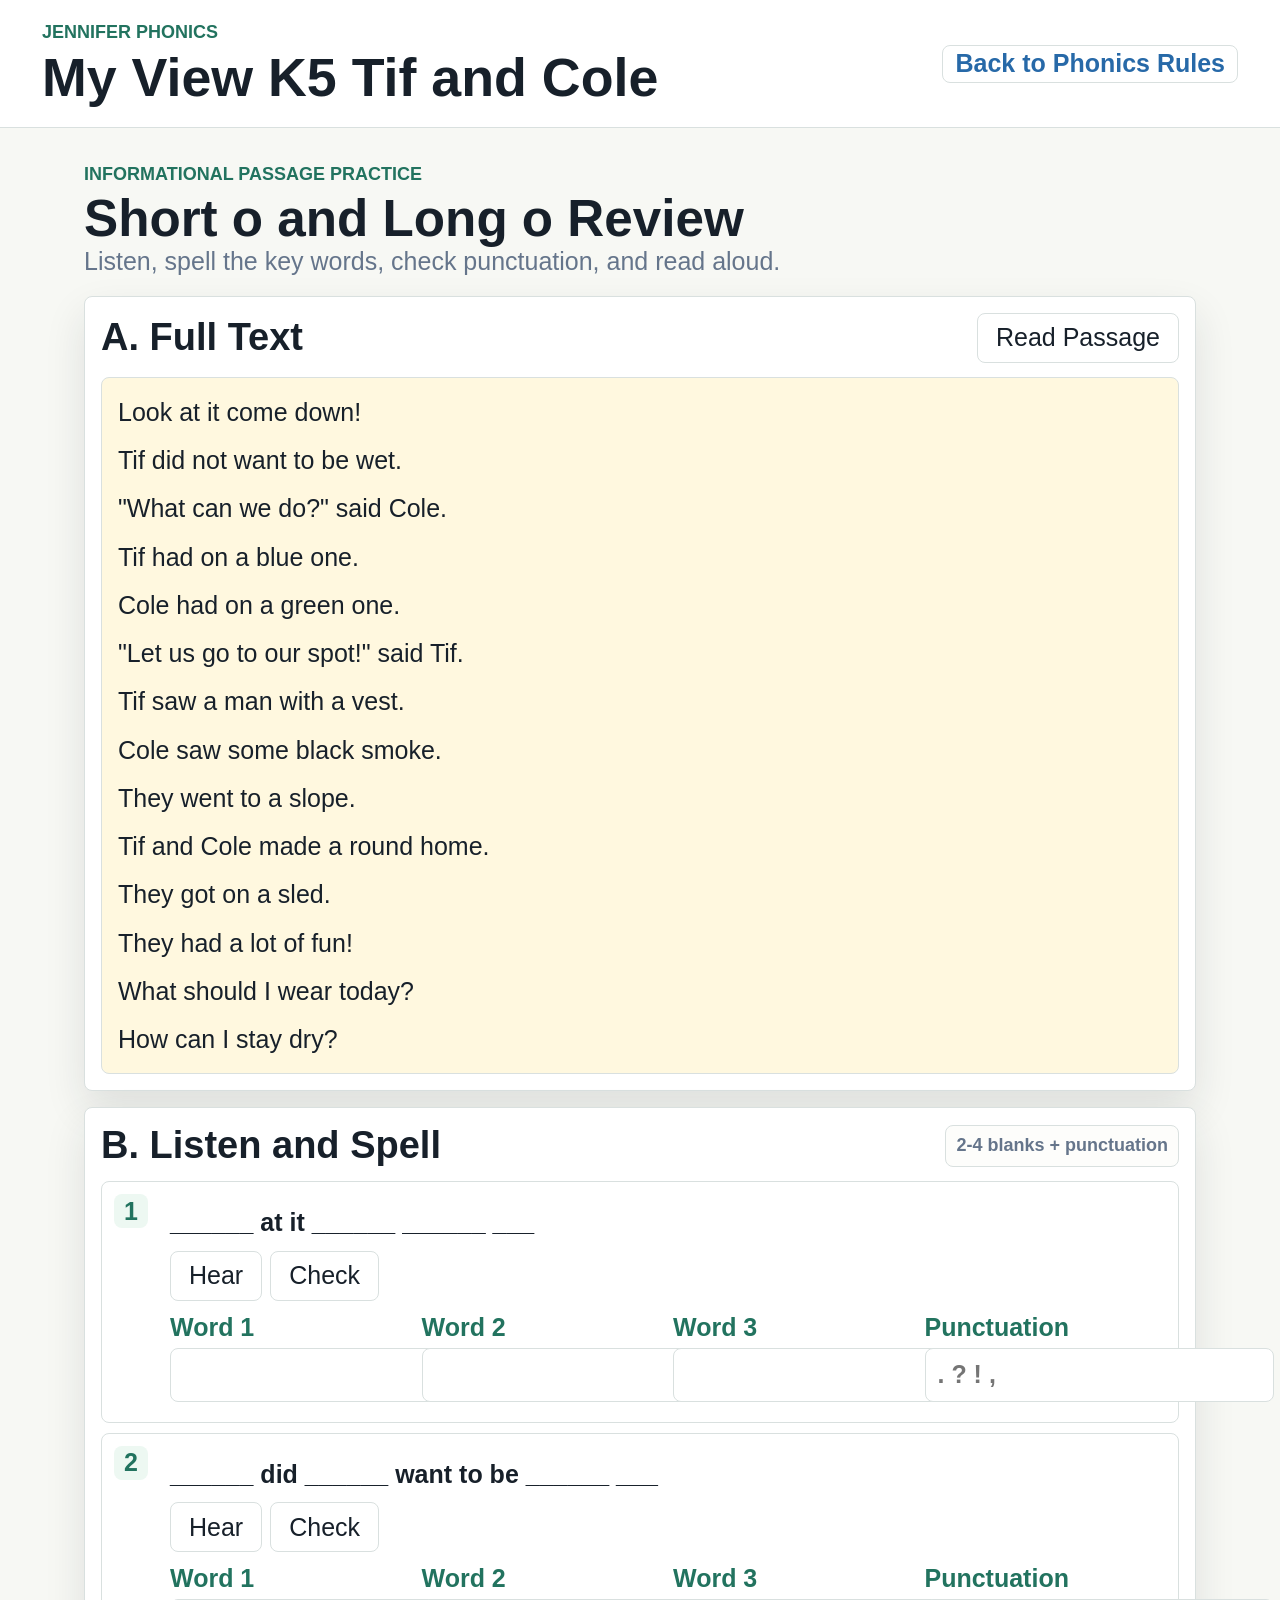
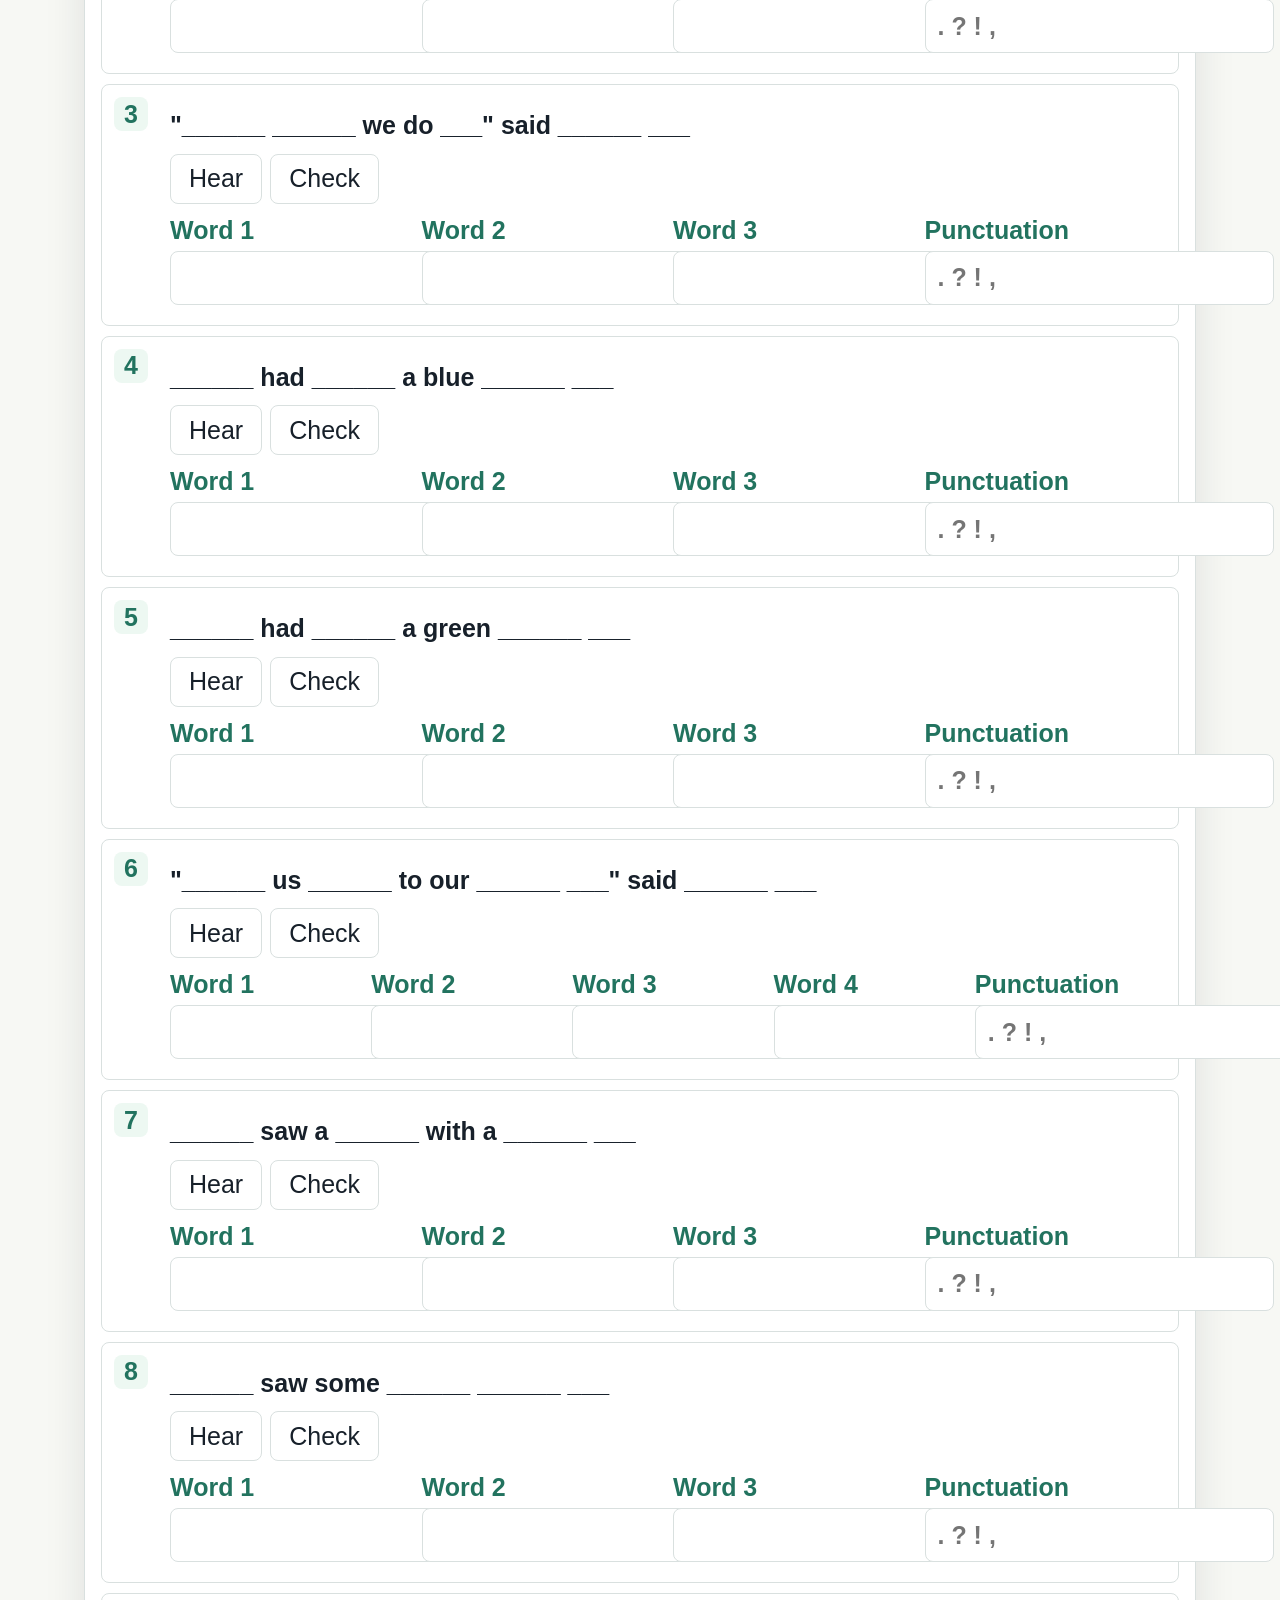
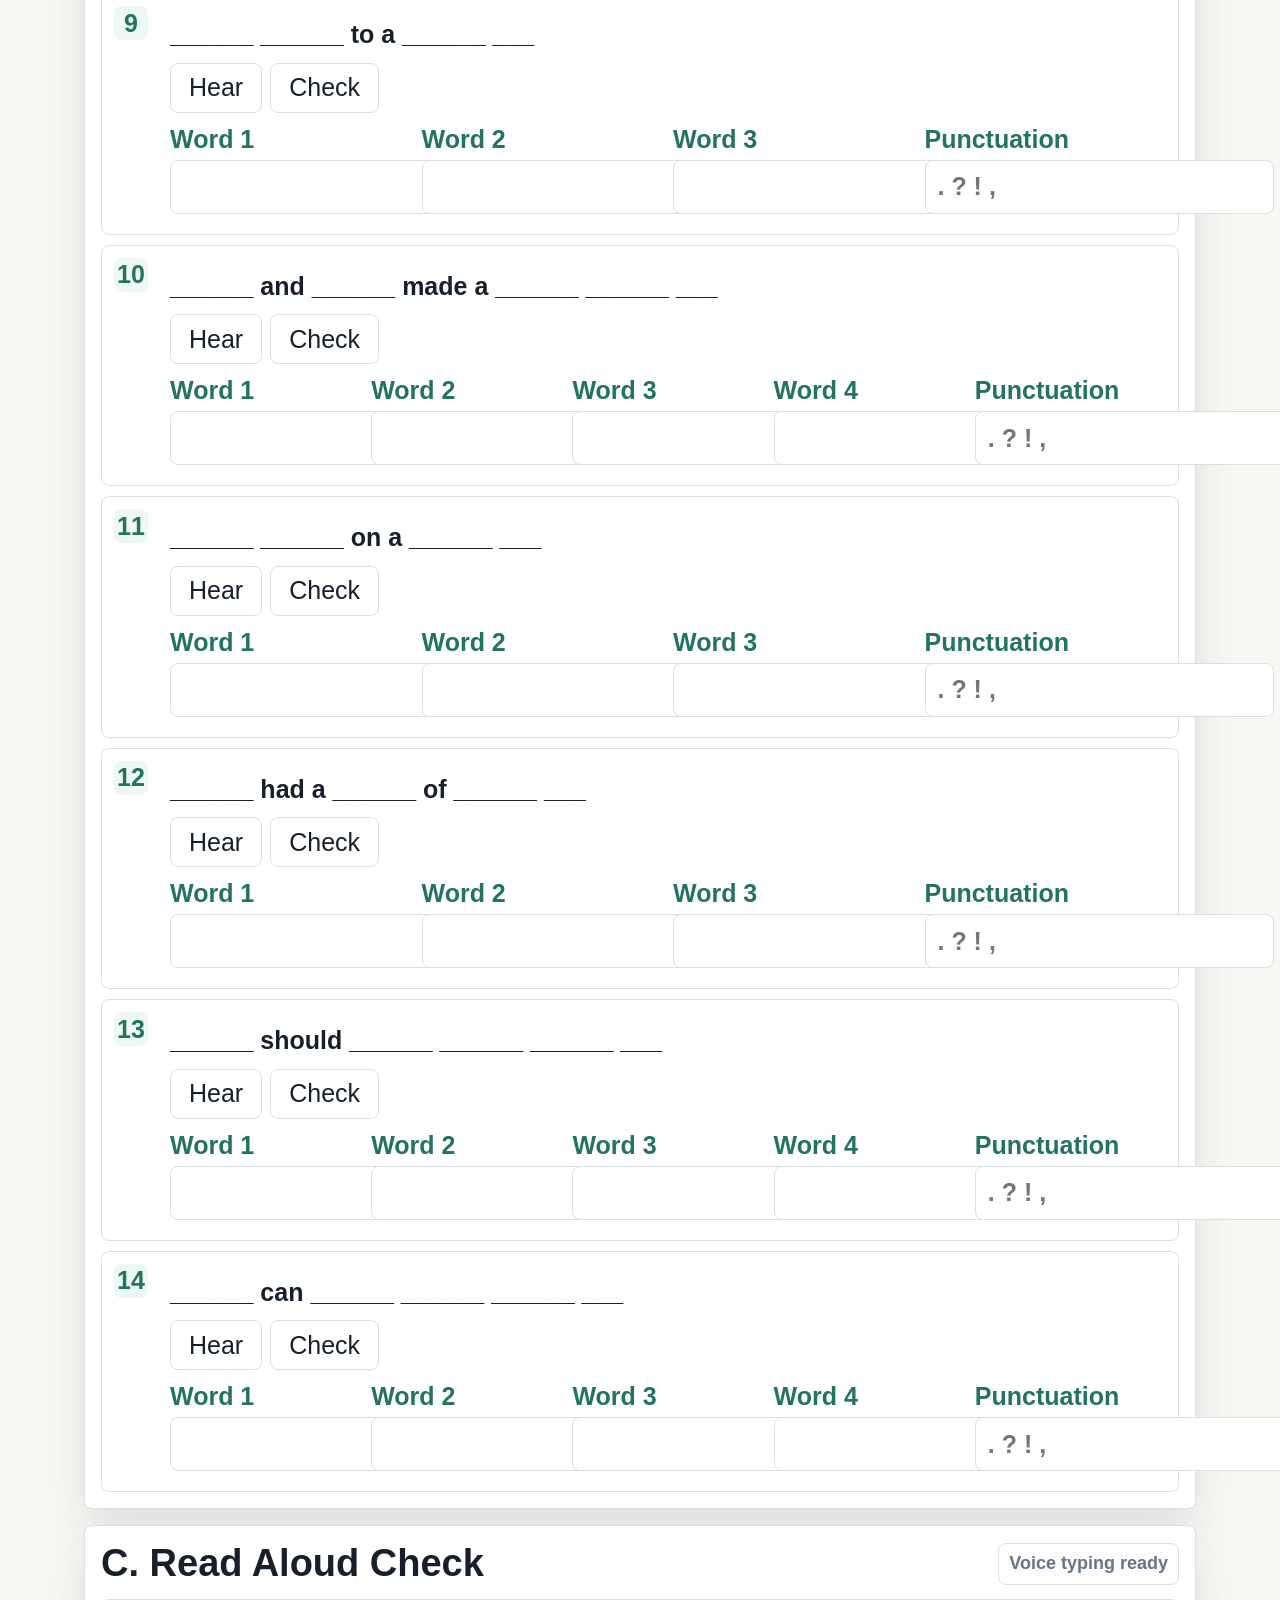
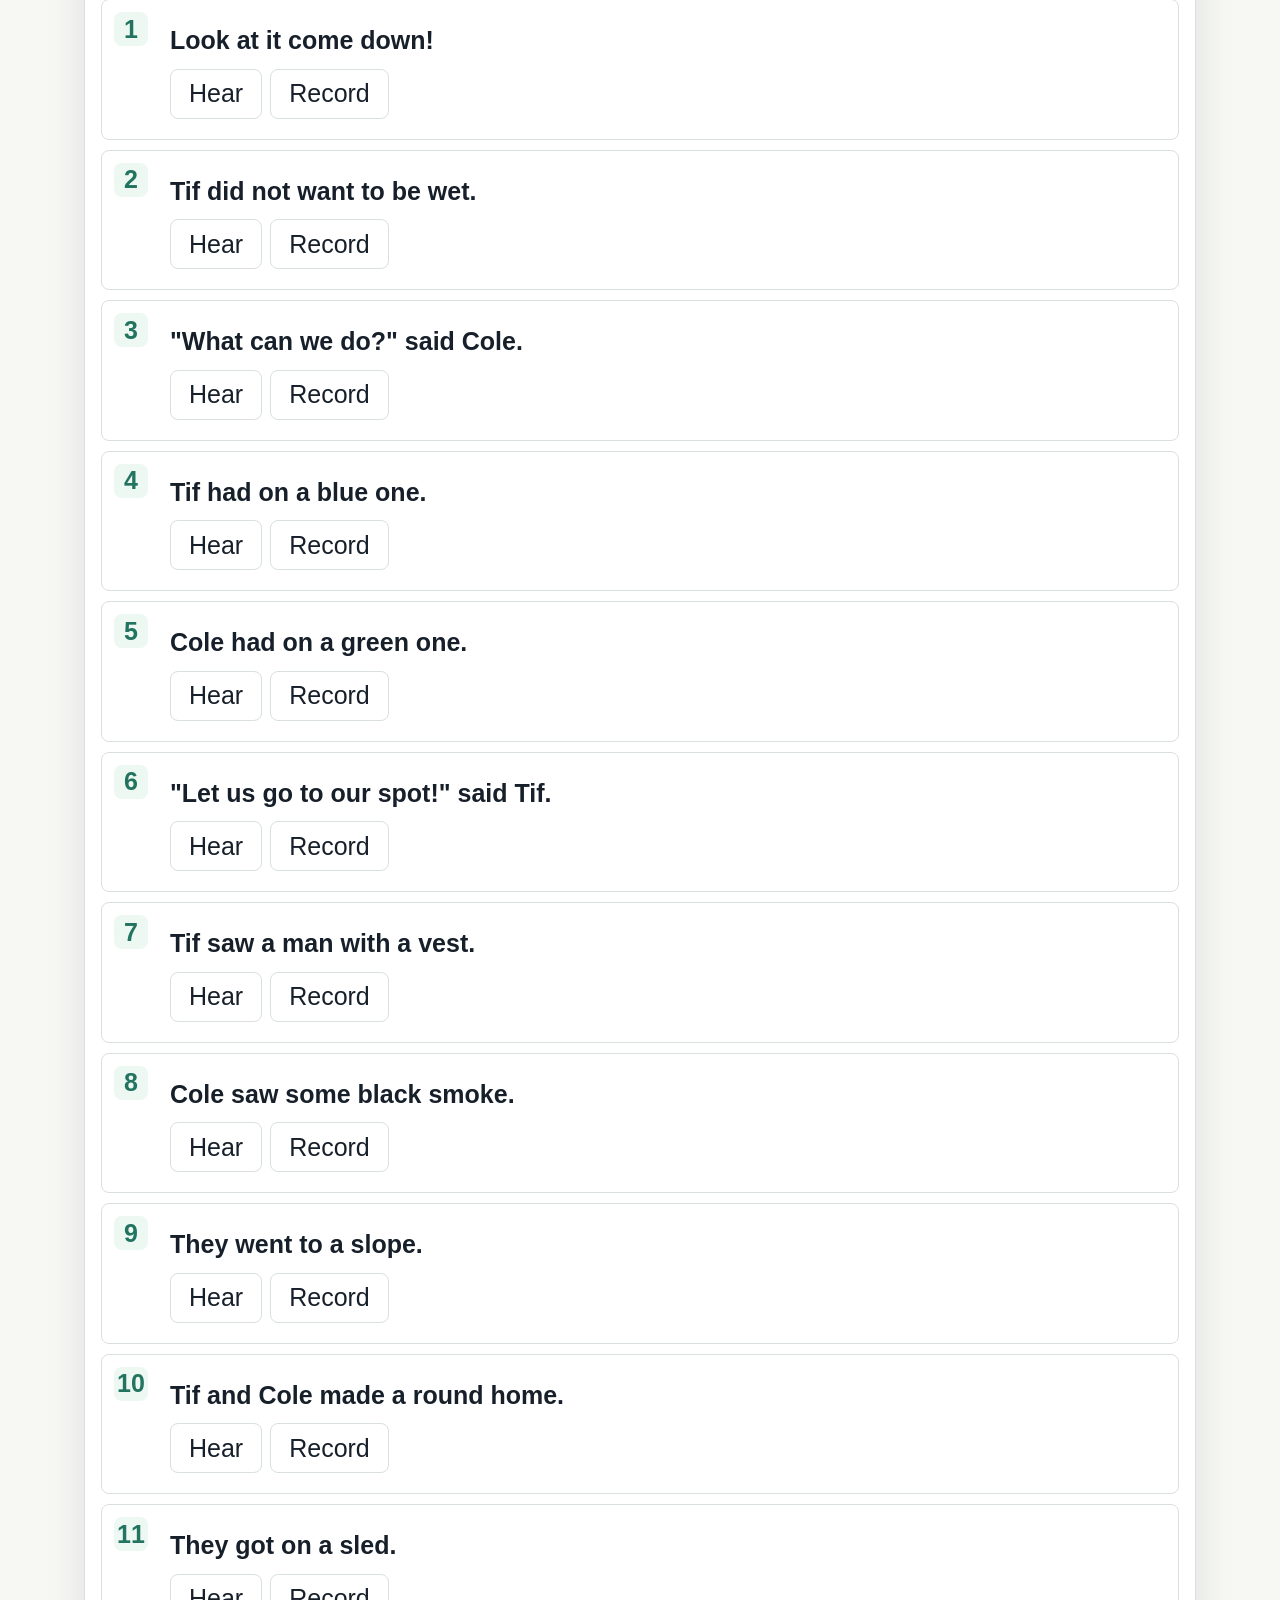
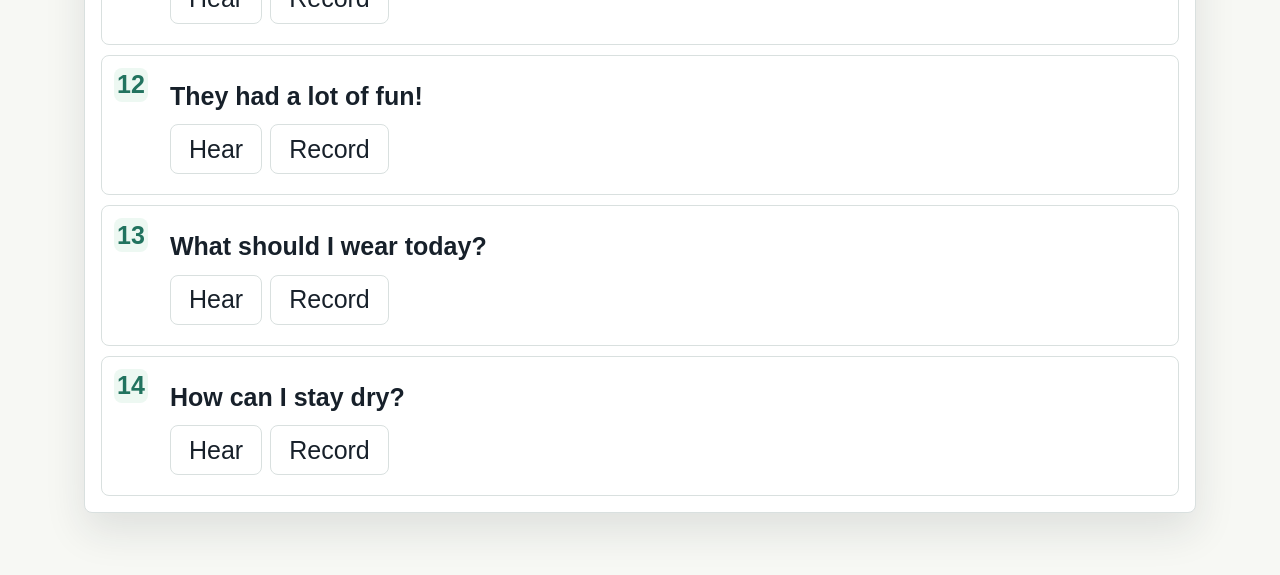
==== tif-and-cole.html @ d5b2fbe4 "Add Tif and Cole passage practice page" ====
<!doctype html>
<html lang="en">
<head>
  <meta charset="utf-8">
  <meta name="viewport" content="width=device-width, initial-scale=1">
  <title>My View K5 Tif and Cole</title>
  <link rel="stylesheet" href="styles.css">
</head>
<body>
  <header class="app-header">
    <div>
      <p class="eyebrow">Jennifer Phonics</p>
      <h1>My View K5 Tif and Cole</h1>
    </div>
    <div class="header-actions">
      <a href="index.html">Back to Phonics Rules</a>
    </div>
  </header>

  <main class="lesson passage-page">
    <section class="lesson-title">
      <p class="eyebrow">Informational Passage Practice</p>
      <h2>Short o and Long o Review</h2>
      <p class="muted">Listen, spell the key words, check punctuation, and read aloud.</p>
    </section>

    <section class="lesson-section">
      <div class="section-title">
        <h3>A. Full Text</h3>
        <button id="readPassageBtn" type="button">Read Passage</button>
      </div>
      <div id="passageText" class="passage-text"></div>
    </section>

    <section class="lesson-section">
      <div class="section-title">
        <h3>B. Listen and Spell</h3>
        <span class="support-pill">2-4 blanks + punctuation</span>
      </div>
      <div id="spellRows" class="practice-list"></div>
    </section>

    <section class="lesson-section">
      <div class="section-title">
        <h3>C. Read Aloud Check</h3>
        <span id="speechSupport" class="support-pill"></span>
      </div>
      <div id="readRows" class="practice-list"></div>
    </section>
  </main>

  <script>
    const PASSAGE = [
      {
        text: "Look at it come down!",
        blanks: ["Look", "come", "down"],
        punctuation: "!"
      },
      {
        text: "Tif did not want to be wet.",
        blanks: ["Tif", "not", "wet"],
        punctuation: "."
      },
      {
        text: "What can we do? said Cole.",
        display: "\"What can we do?\" said Cole.",
        blanks: ["What", "can", "Cole"],
        punctuation: "?."
      },
      {
        text: "Tif had on a blue one.",
        blanks: ["Tif", "on", "one"],
        punctuation: "."
      },
      {
        text: "Cole had on a green one.",
        blanks: ["Cole", "on", "one"],
        punctuation: "."
      },
      {
        text: "Let us go to our spot! said Tif.",
        display: "\"Let us go to our spot!\" said Tif.",
        blanks: ["Let", "go", "spot", "Tif"],
        punctuation: "!."
      },
      {
        text: "Tif saw a man with a vest.",
        blanks: ["Tif", "man", "vest"],
        punctuation: "."
      },
      {
        text: "Cole saw some black smoke.",
        blanks: ["Cole", "black", "smoke"],
        punctuation: "."
      },
      {
        text: "They went to a slope.",
        blanks: ["They", "went", "slope"],
        punctuation: "."
      },
      {
        text: "Tif and Cole made a round home.",
        blanks: ["Tif", "Cole", "round", "home"],
        punctuation: "."
      },
      {
        text: "They got on a sled.",
        blanks: ["They", "got", "sled"],
        punctuation: "."
      },
      {
        text: "They had a lot of fun!",
        blanks: ["They", "lot", "fun"],
        punctuation: "!"
      },
      {
        text: "What should I wear today?",
        blanks: ["What", "I", "wear", "today"],
        punctuation: "?"
      },
      {
        text: "How can I stay dry?",
        blanks: ["How", "I", "stay", "dry"],
        punctuation: "?"
      }
    ];

    const SpeechRecognition = window.SpeechRecognition || window.webkitSpeechRecognition;
    const els = {
      passageText: document.querySelector("#passageText"),
      spellRows: document.querySelector("#spellRows"),
      readRows: document.querySelector("#readRows"),
      readPassageBtn: document.querySelector("#readPassageBtn"),
      speechSupport: document.querySelector("#speechSupport")
    };

    function escapeHtml(text) {
      return String(text)
        .replaceAll("&", "&amp;")
        .replaceAll("<", "&lt;")
        .replaceAll(">", "&gt;")
        .replaceAll('"', "&quot;");
    }

    function speak(text) {
      if (!("speechSynthesis" in window)) return;
      window.speechSynthesis.cancel();
      const utterance = new SpeechSynthesisUtterance(text);
      utterance.lang = "en-US";
      utterance.rate = 0.74;
      utterance.pitch = 1.1;
      const voices = window.speechSynthesis.getVoices();
      const voice = voices.find(v => /Jenny|Aria|Samantha|Zira|Google US English/i.test(v.name) && /^en/i.test(v.lang)) ||
        voices.find(v => /^en[-_]US/i.test(v.lang)) ||
        voices.find(v => /^en/i.test(v.lang));
      if (voice) utterance.voice = voice;
      window.speechSynthesis.speak(utterance);
    }

    function normalizeText(text) {
      return String(text).toLowerCase().replace(/[’']/g, "").replace(/[^a-z0-9]+/g, " ").trim();
    }

    function normalizePunctuation(text) {
      return String(text).replace(/\s+/g, "").replace(/[“”]/g, '"').replace(/[‘’]/g, "'");
    }

    function wordsFrom(text) {
      const clean = normalizeText(text);
      return clean ? clean.split(" ") : [];
    }

    function sentenceDisplay(item) {
      return item.display || item.text;
    }

    function sentenceWithBlanks(item) {
      let output = sentenceDisplay(item);
      item.blanks.forEach(word => {
        output = output.replace(new RegExp(`\\b${word.replace(/[.*+?^${}()|[\]\\]/g, "\\$&")}\\b`), "______");
      });
      return output.replace(/[.!?]/g, " ___");
    }

    function comparePronunciation(expected, transcript) {
      const expectedWords = wordsFrom(expected);
      const spokenWords = wordsFrom(transcript);
      const spokenSet = new Set(spokenWords);
      const missing = [];
      let matched = 0;
      expectedWords.forEach(word => {
        if (spokenSet.has(word)) matched += 1;
        else missing.push(word);
      });
      const percentage = expectedWords.length ? Math.round((matched / expectedWords.length) * 100) : 0;
      return { percentage, missing: [...new Set(missing)] };
    }

    function renderPassage() {
      els.passageText.innerHTML = PASSAGE.map(item => `<p>${escapeHtml(sentenceDisplay(item))}</p>`).join("");
    }

    function renderSpellRows() {
      els.spellRows.innerHTML = "";
      PASSAGE.forEach((item, index) => {
        const row = document.createElement("article");
        row.className = "practice-row passage-row";
        row.innerHTML = `
          <div class="practice-number">${index + 1}</div>
          <div class="practice-body">
            <p class="sample">${escapeHtml(sentenceWithBlanks(item))}</p>
            <div class="button-row">
              <button type="button" data-hear>Hear</button>
              <button type="button" data-check>Check</button>
            </div>
            <div class="spell-inputs">
              ${item.blanks.map((word, wordIndex) => `
                <label>
                  Word ${wordIndex + 1}
                  <input type="text" data-word-index="${wordIndex}" autocomplete="off">
                </label>
              `).join("")}
              <label>
                Punctuation
                <input type="text" data-punctuation autocomplete="off" placeholder=". ? ! ,">
              </label>
            </div>
            <p class="feedback"></p>
          </div>
        `;
        row.querySelector("[data-hear]").addEventListener("click", () => speak(sentenceDisplay(item)));
        row.querySelector("[data-check]").addEventListener("click", () => {
          const wordInputs = [...row.querySelectorAll("[data-word-index]")];
          const wordResults = wordInputs.map((input, inputIndex) => normalizeText(input.value) === normalizeText(item.blanks[inputIndex]));
          const punctuationInput = row.querySelector("[data-punctuation]");
          const punctuationCorrect = normalizePunctuation(punctuationInput.value) === normalizePunctuation(item.punctuation);
          const wrongWords = item.blanks.filter((word, wordIndex) => !wordResults[wordIndex]);
          const feedback = row.querySelector(".feedback");
          if (!wrongWords.length && punctuationCorrect) {
            feedback.textContent = "Correct!";
            feedback.className = "feedback correct";
          } else {
            const wordHelp = wrongWords.length ? `Words: ${wrongWords.join(", ")}` : "Words: OK";
            const punctuationHelp = punctuationCorrect ? "Punctuation: OK" : `Punctuation: ${item.punctuation}`;
            feedback.textContent = `Try again. ${wordHelp}. ${punctuationHelp}`;
            feedback.className = "feedback wrong";
          }
        });
        els.spellRows.append(row);
      });
    }

    function startRecording(item, row) {
      const transcriptBox = row.querySelector(".transcript");
      const resultBox = row.querySelector(".pronunciation-result");
      if (!SpeechRecognition) {
        transcriptBox.textContent = "Voice typing is not available in this browser.";
        return;
      }
      const recognition = new SpeechRecognition();
      recognition.lang = "en-US";
      recognition.interimResults = false;
      recognition.maxAlternatives = 1;
      transcriptBox.textContent = "Listening...";
      resultBox.textContent = "";
      recognition.onresult = event => {
        const transcript = event.results[0][0].transcript;
        const score = comparePronunciation(sentenceDisplay(item), transcript);
        transcriptBox.textContent = transcript;
        resultBox.innerHTML = `
          <strong>${score.percentage}% correct</strong>
          <span>${score.missing.length ? `Practice: ${escapeHtml(score.missing.join(", "))}` : "Great reading!"}</span>
        `;
        resultBox.className = `pronunciation-result ${score.percentage >= 85 ? "correct" : "wrong"}`;
      };
      recognition.onerror = () => {
        transcriptBox.textContent = "Recording did not work. Please try again.";
      };
      recognition.start();
    }

    function renderReadRows() {
      els.speechSupport.textContent = SpeechRecognition ? "Voice typing ready" : "Chrome voice typing needed";
      els.readRows.innerHTML = "";
      PASSAGE.forEach((item, index) => {
        const row = document.createElement("article");
        row.className = "practice-row passage-row";
        row.innerHTML = `
          <div class="practice-number">${index + 1}</div>
          <div class="practice-body">
            <p class="sample">${escapeHtml(sentenceDisplay(item))}</p>
            <div class="button-row">
              <button type="button" data-hear>Hear</button>
              <button type="button" data-record>Record</button>
            </div>
            <p class="transcript"></p>
            <p class="pronunciation-result"></p>
          </div>
        `;
        row.querySelector("[data-hear]").addEventListener("click", () => speak(sentenceDisplay(item)));
        row.querySelector("[data-record]").addEventListener("click", () => startRecording(item, row));
        els.readRows.append(row);
      });
    }

    els.readPassageBtn.addEventListener("click", () => speak(PASSAGE.map(sentenceDisplay).join(" ")));
    if ("speechSynthesis" in window) {
      window.speechSynthesis.onvoiceschanged = () => {};
    }
    renderPassage();
    renderSpellRows();
    renderReadRows();
  </script>
</body>
</html>
---- styles.css ----
:root {
  color-scheme: light;
  --ink: #17202a;
  --muted: #65758b;
  --line: #d9e0df;
  --paper: #f7f8f4;
  --panel: #ffffff;
  --green: #22735f;
  --blue: #2769a8;
  --red: #c4473b;
  --gold: #b98413;
  --shadow: 0 18px 42px rgba(23, 32, 42, 0.11);
}

* {
  box-sizing: border-box;
}

body {
  margin: 0;
  min-height: 100vh;
  overflow-x: hidden;
  background: var(--paper);
  color: var(--ink);
  font-family: "Comic Sans MS", "Comic Sans", "Segoe UI", Arial, sans-serif;
  font-size: 25px;
}

button,
input {
  font: inherit;
}

button,
a {
  border-radius: 8px;
}

button {
  min-height: 50px;
  border: 1px solid var(--line);
  background: #fff;
  color: var(--ink);
  padding: 0 18px;
  cursor: pointer;
}

button:hover,
button:focus-visible,
a:focus-visible {
  border-color: var(--blue);
  outline: 2px solid rgba(39, 105, 168, 0.18);
}

a {
  color: var(--blue);
  text-decoration: none;
  font-weight: 700;
}

h1,
h2,
h3,
h4,
p {
  margin: 0;
}

.app-header {
  min-height: 96px;
  padding: 22px clamp(16px, 4vw, 42px);
  display: flex;
  align-items: center;
  justify-content: space-between;
  gap: 18px;
  background: #fff;
  border-bottom: 1px solid var(--line);
}

.app-header h1 {
  font-size: clamp(34px, 4.2vw, 56px);
  line-height: 1.05;
}

.eyebrow {
  color: var(--green);
  font-size: 18px;
  font-weight: 900;
  letter-spacing: 0;
  text-transform: uppercase;
  margin-bottom: 6px;
}

.header-actions a,
.section-title a {
  display: inline-flex;
  align-items: center;
  min-height: 38px;
  padding: 0 12px;
  border: 1px solid var(--line);
  background: #fff;
}

.layout {
  display: grid;
  grid-template-columns: 292px minmax(0, 1fr);
  min-height: calc(100vh - 96px);
}

.sidebar {
  position: sticky;
  top: 0;
  align-self: start;
  height: calc(100vh - 96px);
  overflow: auto;
  padding: 16px;
  background: #fdfdfb;
  border-right: 1px solid var(--line);
}

.sidebar-head {
  display: grid;
  gap: 10px;
  margin-bottom: 12px;
}

.sidebar h2 {
  font-size: 30px;
}

#ruleSearch {
  width: 100%;
  min-height: 52px;
  border: 1px solid var(--line);
  border-radius: 8px;
  padding: 0 12px;
}

.rule-list {
  display: grid;
  gap: 8px;
}

.rule-group-title {
  margin: 16px 0 2px;
  color: var(--green);
  font-size: 21px;
  line-height: 1.15;
}

.rule-link {
  width: 100%;
  min-height: 78px;
  padding: 10px 12px;
  display: grid;
  justify-items: start;
  align-content: center;
  gap: 4px;
  text-align: left;
}

.rule-link.active {
  border-color: var(--green);
  background: #edf8f2;
}

.rule-link span {
  font-weight: 850;
}

.rule-link small {
  color: var(--muted);
  font-size: 18px;
}

.lesson {
  min-width: 0;
  padding: 18px clamp(12px, 3vw, 34px) 46px;
}

.lesson-title,
.lesson-section {
  max-width: 1180px;
  margin: 0 auto 16px;
}

.lesson-title {
  padding: 18px 0 4px;
}

.lesson-title h2 {
  font-size: clamp(38px, 4vw, 58px);
  line-height: 1.08;
}

.muted,
.translation,
.feedback,
.transcript,
.pronunciation-result {
  color: var(--muted);
}

.lesson-section {
  padding: 16px;
  background: var(--panel);
  border: 1px solid var(--line);
  border-radius: 8px;
  box-shadow: var(--shadow);
}

.section-title {
  display: flex;
  justify-content: space-between;
  align-items: center;
  gap: 12px;
  margin-bottom: 14px;
}

.section-title h3 {
  font-size: clamp(28px, 3vw, 38px);
}

.video-card {
  min-height: 116px;
  display: flex;
  align-items: center;
  gap: 16px;
  padding: 18px;
  border: 1px solid var(--line);
  border-radius: 8px;
  background: #fff8df;
}

.video-button {
  background: #fff;
}

.mascot {
  width: 78px;
  height: 78px;
  display: grid;
  place-items: center;
  border-radius: 50%;
  background: #ffcf59;
  border: 3px solid #17202a;
  font-weight: 900;
  transform: rotate(-5deg);
}

.word-cards {
  display: grid;
  grid-template-columns: repeat(auto-fit, minmax(260px, 1fr));
  gap: 10px;
}

.word-card,
.practice-row {
  border-radius: 8px;
}

.practice-row {
  border: 1px solid var(--line);
  background: #fff;
}

.word-card {
  min-height: 500px;
  perspective: 1000px;
  cursor: pointer;
}

.flip-card {
  position: relative;
  min-height: 500px;
  height: 100%;
  transform-style: preserve-3d;
  transition: transform 0.55s ease;
}

.word-card.flipped .flip-card {
  transform: rotateY(180deg);
}

.flip-face {
  position: absolute;
  inset: 0;
  padding: 12px;
  border: 1px solid var(--line);
  border-radius: 8px;
  background: #fff;
  backface-visibility: hidden;
  overflow: auto;
}

.flip-back {
  display: grid;
  grid-template-rows: 1fr auto auto auto;
  gap: 8px;
  transform: rotateY(180deg);
  background: #fff8df;
}

.flip-back button {
  width: 100%;
}

.word-head {
  display: flex;
  justify-content: space-between;
  gap: 12px;
  align-items: start;
}

.photo-slot {
  min-height: 170px;
  display: grid;
  place-items: center;
  border-radius: 8px;
  background: #eef8f2;
  color: var(--muted);
  overflow: hidden;
  text-align: center;
}

.photo-slot img {
  width: 100%;
  height: 100%;
  min-height: 170px;
  object-fit: cover;
  display: block;
}

.photo-word {
  font-weight: 900;
  color: var(--green);
}

.photo-credit {
  font-size: 14px;
  color: var(--muted);
  line-height: 1.25;
}

.word-head h4 {
  font-size: 32px;
}

.word-head span {
  color: var(--blue);
  font-size: 18px;
  font-weight: 800;
}

.definition {
  margin-top: 5px;
  color: var(--green);
  font-weight: 800;
}

.sample {
  margin-top: 10px;
  line-height: 1.46;
  font-size: 25px;
}

.mini-pronunciation {
  margin-top: 12px;
  padding-top: 10px;
  border-top: 1px dashed var(--line);
}

.read-target {
  color: var(--green);
  line-height: 1.35;
  font-weight: 800;
}

.translation {
  margin-top: 6px;
  line-height: 1.46;
}

.button-row,
.answer-line {
  display: flex;
  flex-wrap: wrap;
  gap: 8px;
  margin-top: 10px;
}

.practice-list {
  display: grid;
  gap: 10px;
}

.practice-row {
  display: grid;
  grid-template-columns: 44px 1fr;
  padding: 12px;
  gap: 12px;
}

.practice-number {
  width: 34px;
  height: 34px;
  display: grid;
  place-items: center;
  border-radius: 8px;
  background: #edf8f2;
  color: var(--green);
  font-weight: 900;
}

.practice-body {
  min-width: 0;
}

.answer-line input {
  min-width: min(260px, 100%);
  flex: 1;
  min-height: 54px;
  border: 1px solid var(--line);
  border-radius: 8px;
  padding: 0 12px;
}

.cartoon-maker {
  display: grid;
  gap: 12px;
}

.cartoon-maker label {
  font-weight: 900;
  color: var(--green);
}

.cartoon-maker textarea {
  width: 100%;
  border: 1px solid var(--line);
  border-radius: 8px;
  padding: 12px;
  font: inherit;
  resize: vertical;
}

#cartoonPrompt {
  background: #fdfdfb;
  color: var(--muted);
  font-size: 19px;
}

.generated-wrap img {
  width: min(100%, 720px);
  display: block;
  border: 1px solid var(--line);
  border-radius: 8px;
}

#stripCanvas {
  width: 100%;
  max-width: 900px;
  height: auto;
  border: 2px solid var(--line);
  border-radius: 8px;
  background: #fff7de;
}

.feedback,
.transcript,
.pronunciation-result {
  margin-top: 8px;
  line-height: 1.4;
}

.correct {
  color: var(--green);
}

.wrong {
  color: var(--red);
}

.pronunciation-result {
  display: grid;
  gap: 4px;
}

.support-pill {
  display: inline-flex;
  align-items: center;
  min-height: 42px;
  padding: 0 10px;
  border-radius: 8px;
  border: 1px solid var(--line);
  color: var(--muted);
  background: #fdfdfb;
  font-size: 18px;
  font-weight: 700;
}

@media (max-width: 900px) {
  .layout {
    grid-template-columns: 1fr;
  }

  .sidebar {
    position: static;
    height: auto;
    border-right: 0;
    border-bottom: 1px solid var(--line);
  }

  .rule-list {
    grid-template-columns: repeat(auto-fit, minmax(150px, 1fr));
  }
}

@media (max-width: 560px) {
  .app-header,
  .section-title {
    align-items: stretch;
    flex-direction: column;
  }

  .lesson {
    padding-left: 10px;
    padding-right: 10px;
  }

  .word-cards,
  .rule-list {
    grid-template-columns: 1fr;
  }

  .practice-row {
    grid-template-columns: 1fr;
  }

  .video-card {
    align-items: flex-start;
    flex-direction: column;
  }
}

.handwriting-pad {
  margin-top: 12px;
  display: grid;
  gap: 8px;
}

.handwriting-pad canvas {
  width: 100%;
  max-width: 620px;
  height: 170px;
  touch-action: none;
  border: 2px dashed #d1b06a;
  border-radius: 8px;
  background: #fffdf7;
}

.passage-page {
  max-width: 1180px;
  margin: 0 auto;
}

.passage-text {
  display: grid;
  gap: 12px;
  padding: 16px;
  border: 1px solid var(--line);
  border-radius: 8px;
  background: #fff8df;
}

.passage-text p {
  line-height: 1.45;
}

.spell-inputs {
  display: grid;
  grid-template-columns: repeat(auto-fit, minmax(180px, 1fr));
  gap: 10px;
  margin-top: 12px;
}

.spell-inputs label {
  display: grid;
  gap: 6px;
  color: var(--green);
  font-weight: 900;
}

.spell-inputs input {
  min-height: 54px;
  border: 1px solid var(--line);
  border-radius: 8px;
  padding: 0 12px;
  font: inherit;
}

.passage-row .sample {
  color: var(--ink);
  font-weight: 850;
}
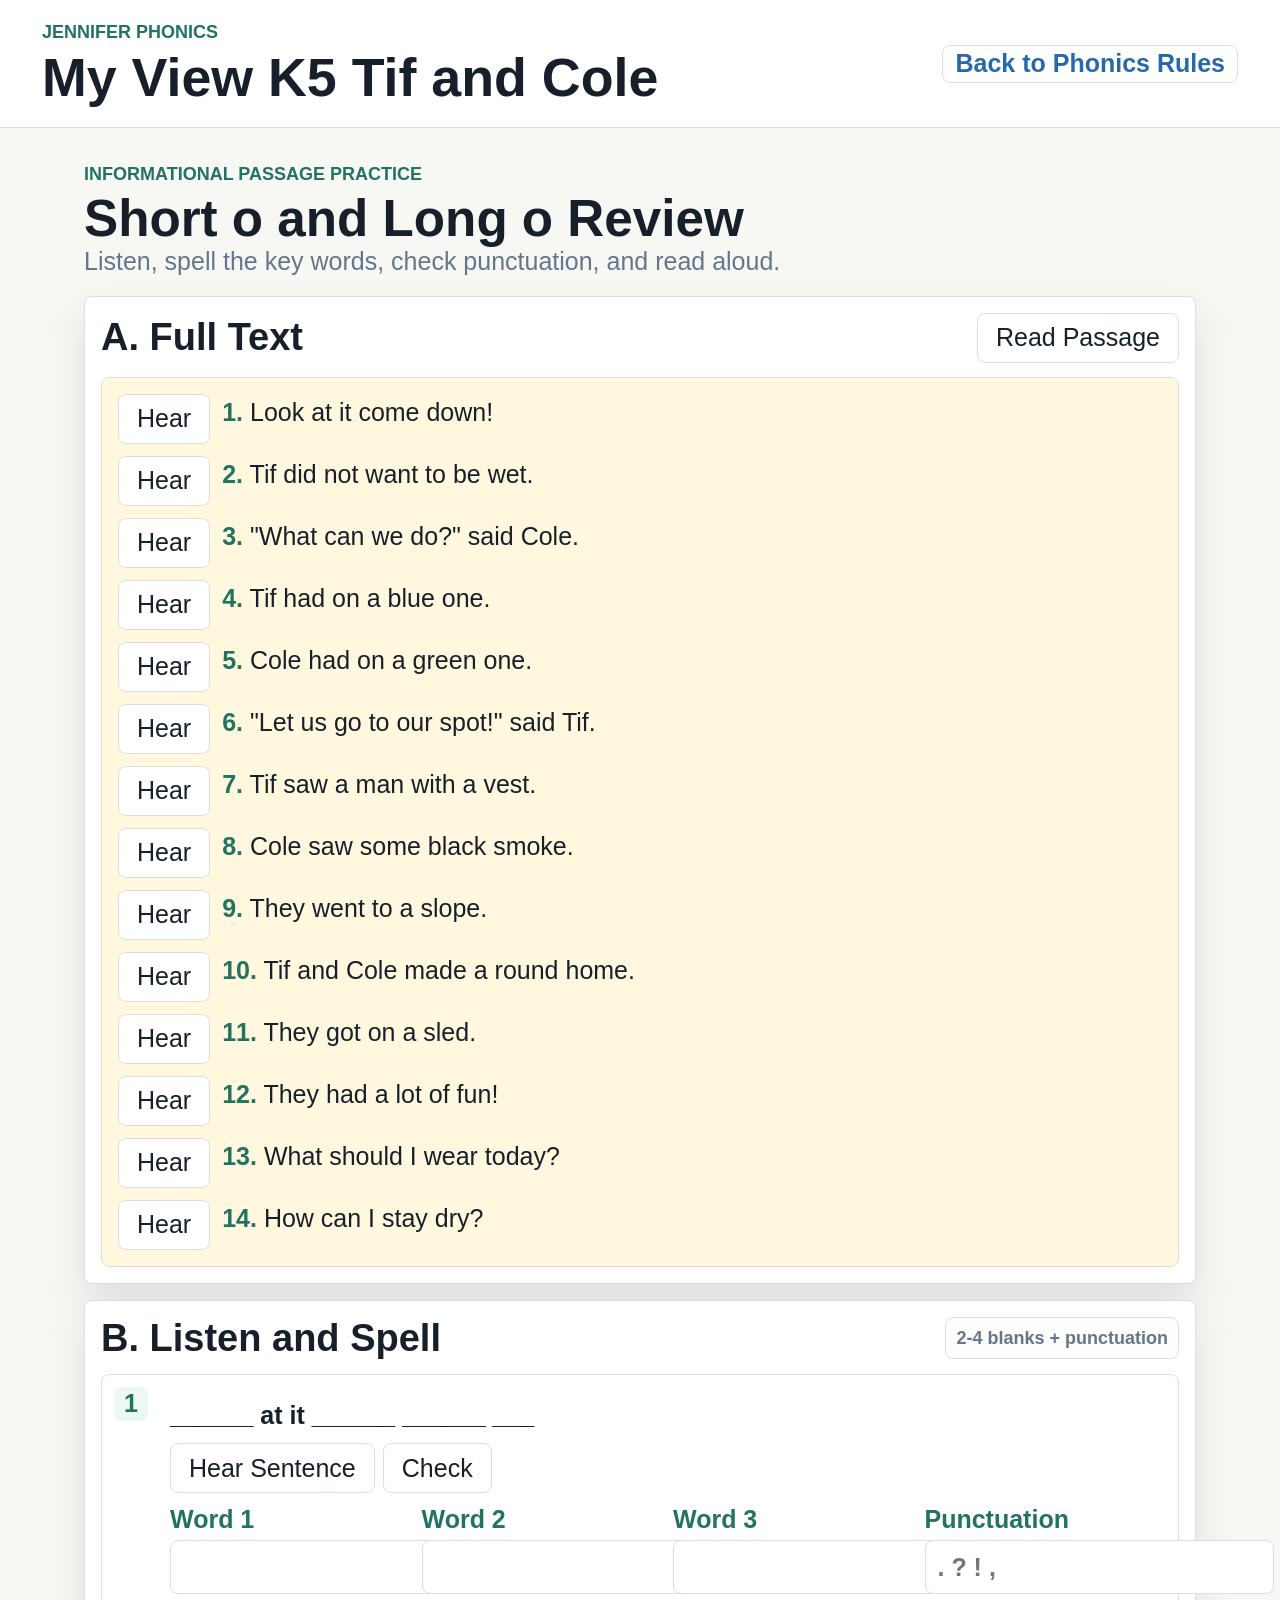
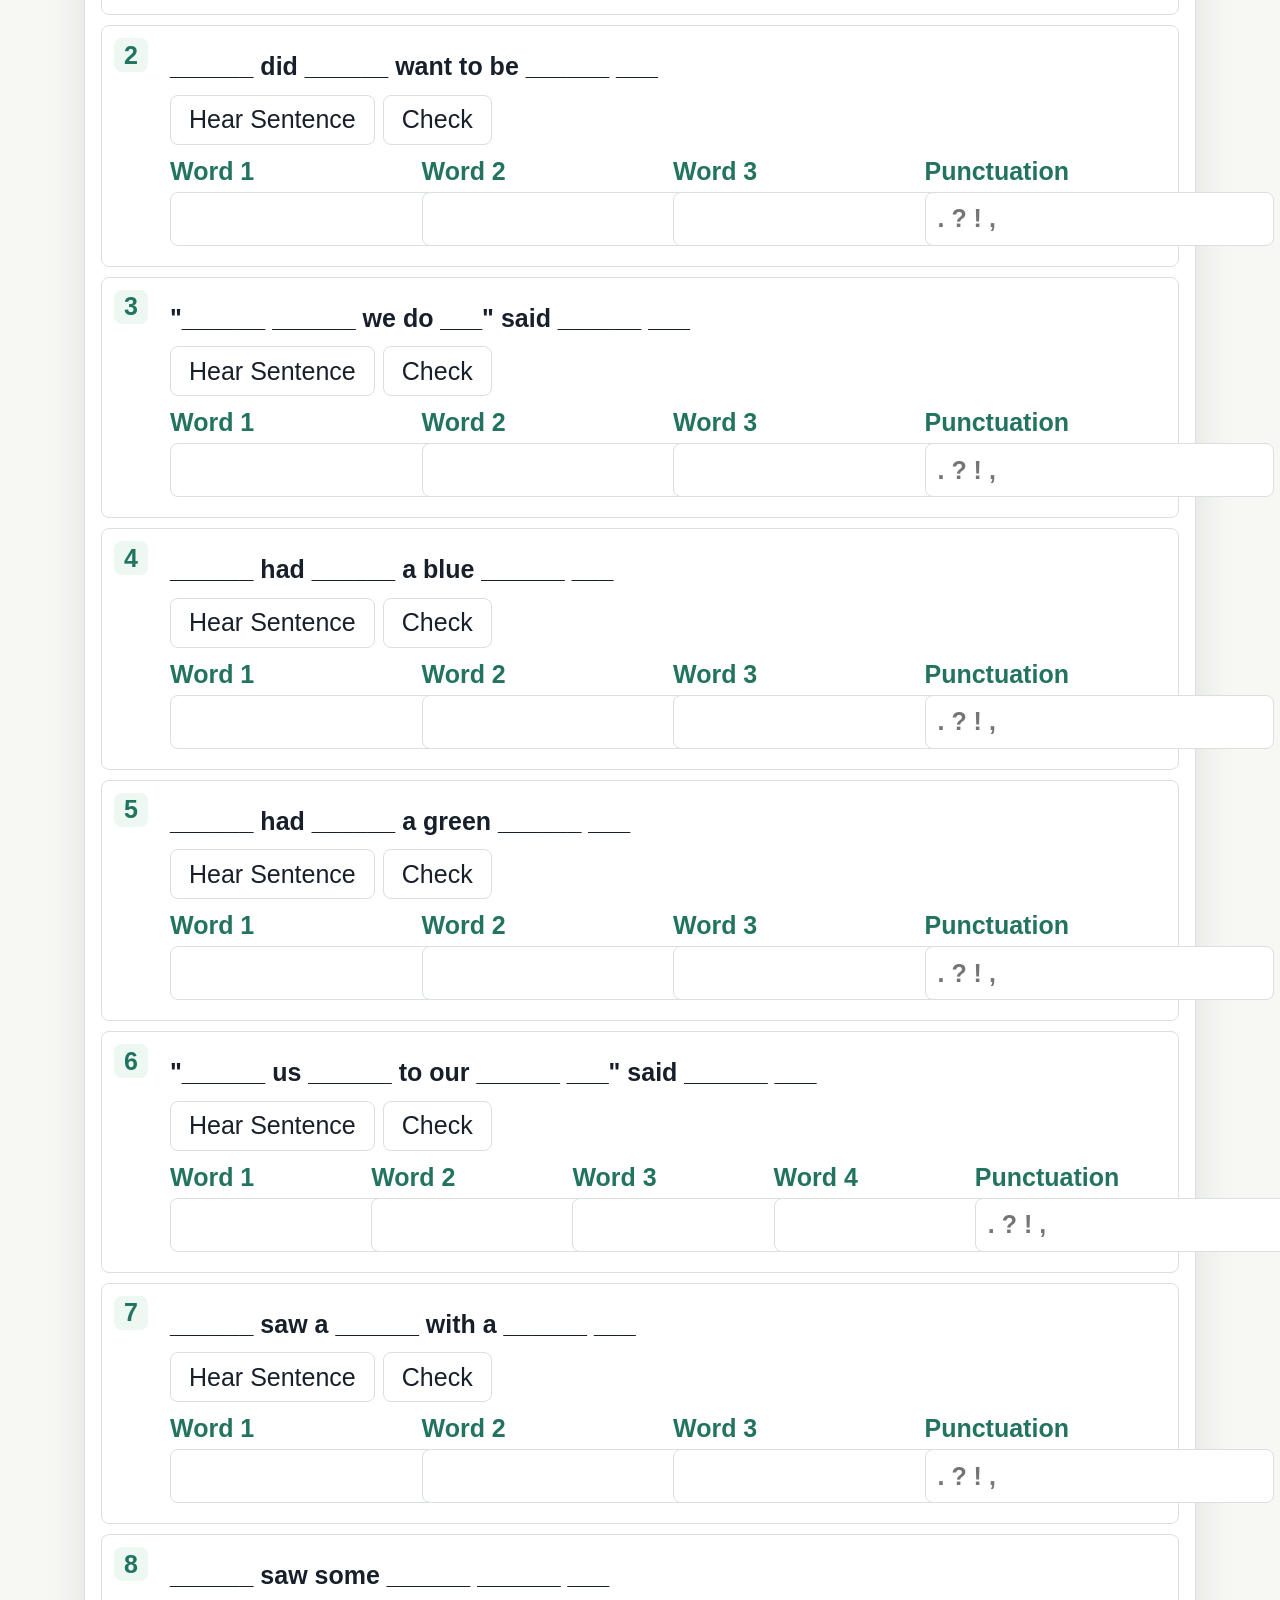
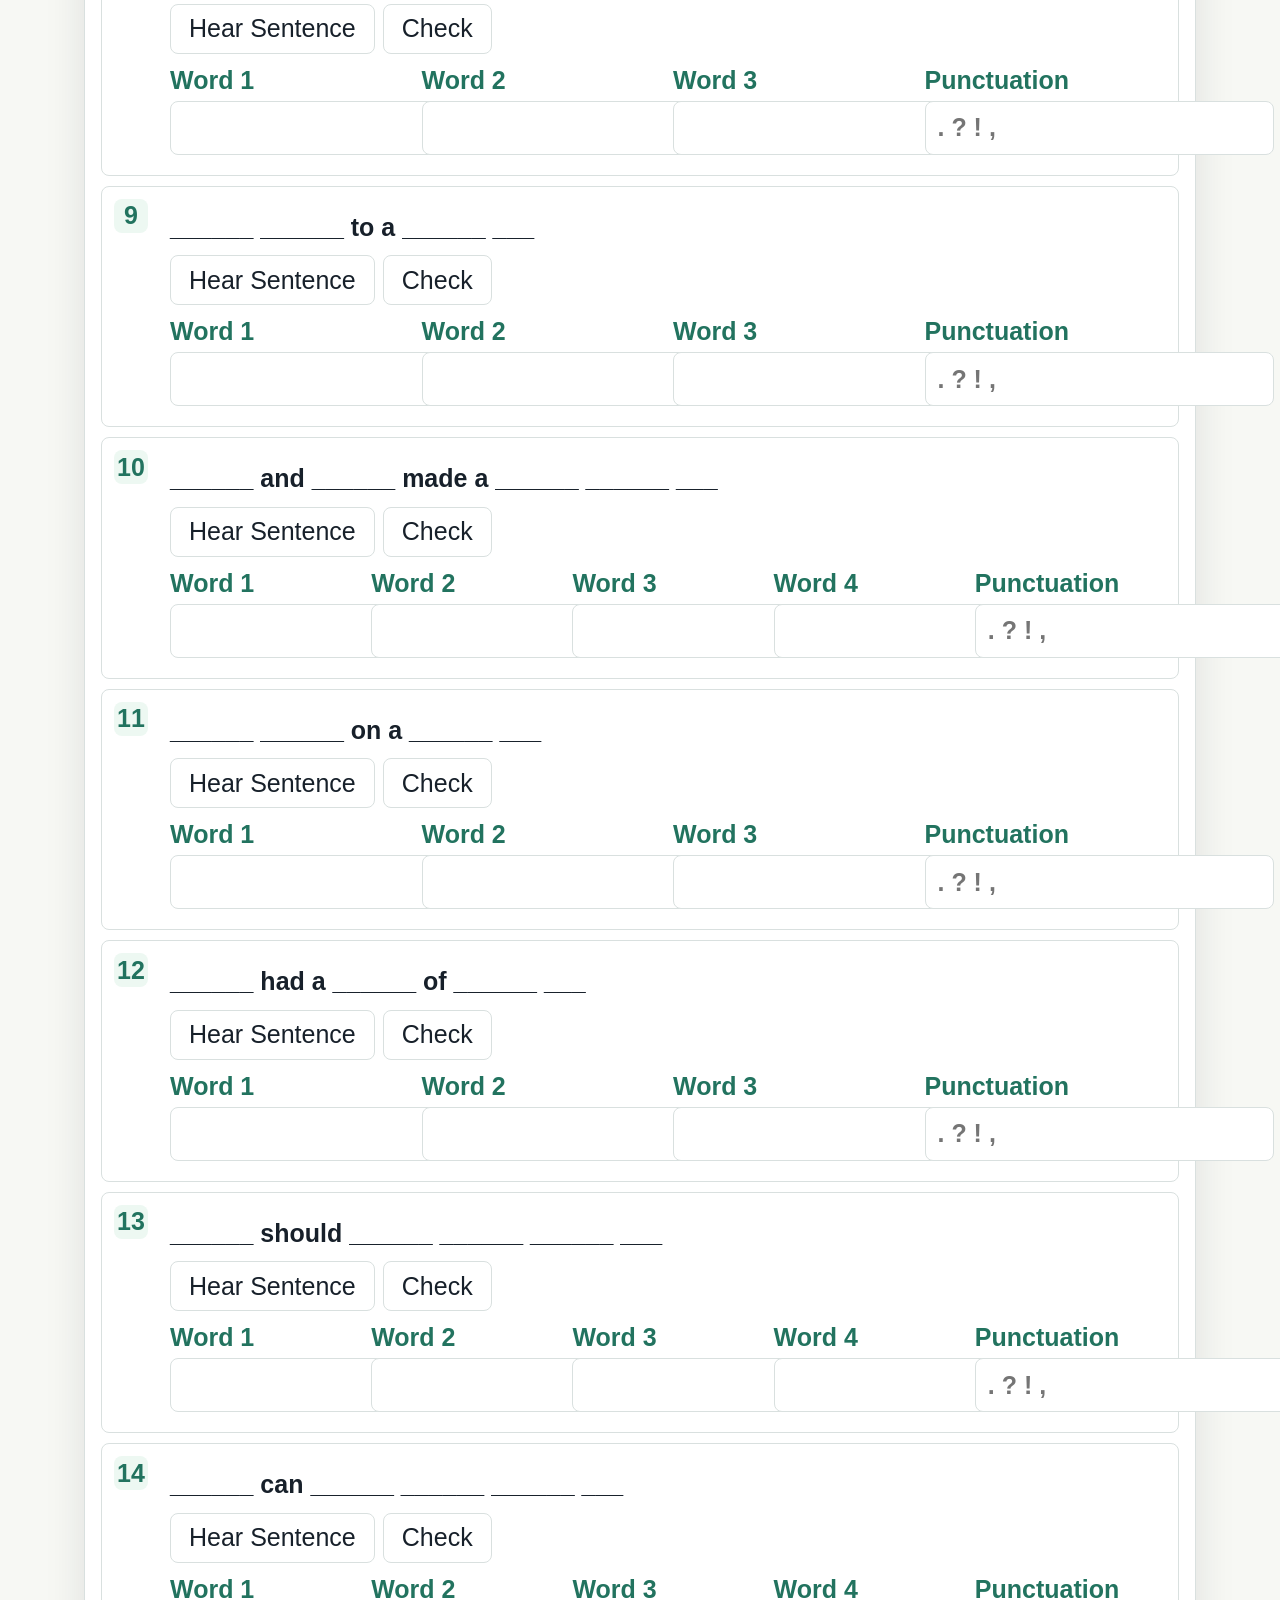
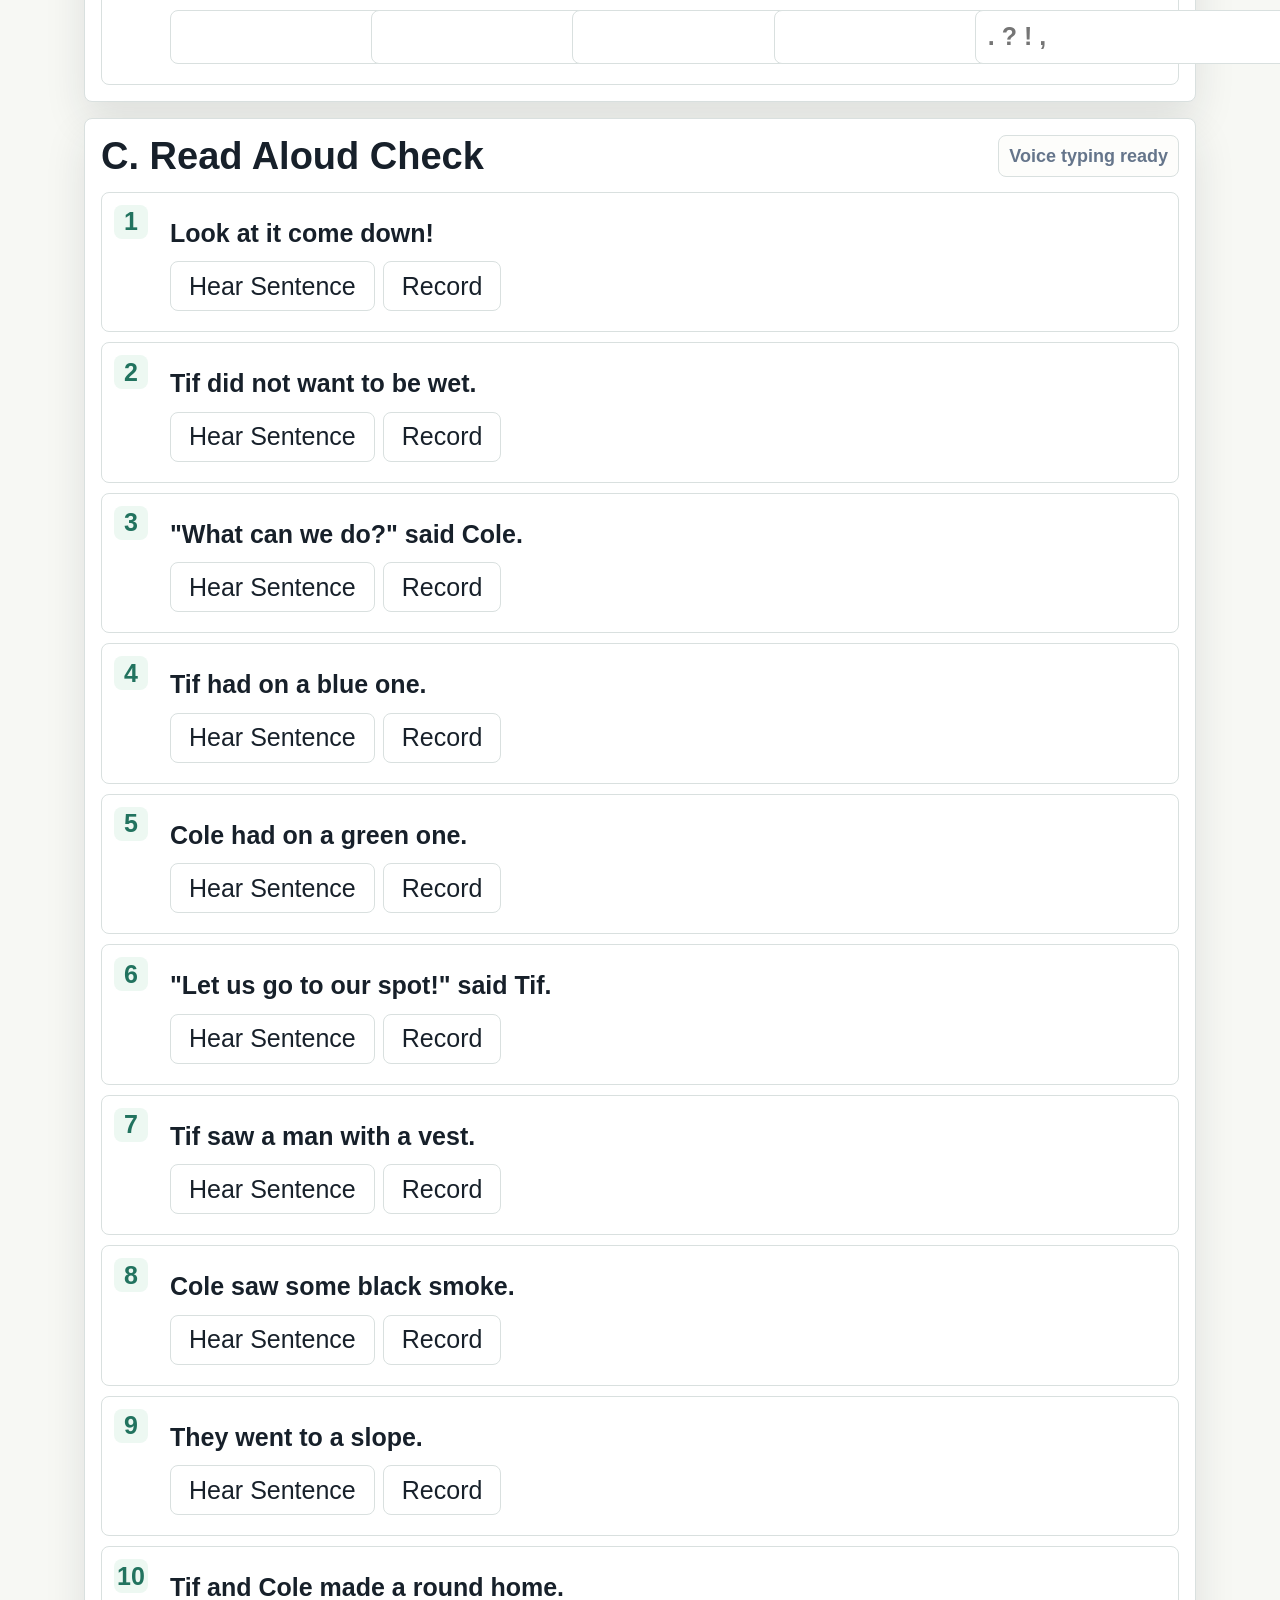
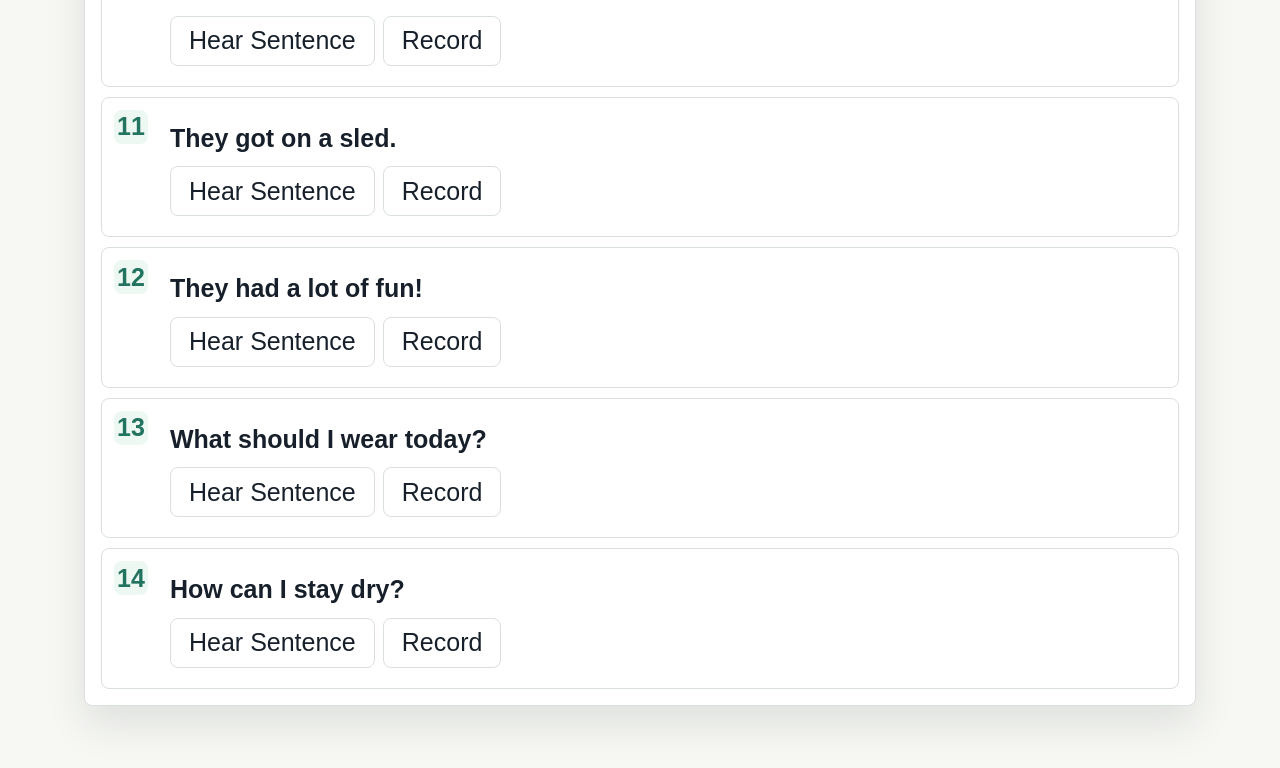
==== commit 08ae8f90: "Add sentence audio buttons to Tif and Cole page" ====
--- a/tif-and-cole.html
+++ b/tif-and-cole.html
@@ -24,10 +24,10 @@
       <p class="muted">Listen, spell the key words, check punctuation, and read aloud.</p>
     </section>
 
-    <section class="lesson-section">
-      <div class="section-title">
-        <h3>A. Full Text</h3>
-        <button id="readPassageBtn" type="button">Read Passage</button>
+      <section class="lesson-section">
+        <div class="section-title">
+          <h3>A. Full Text</h3>
+          <button id="readPassageBtn" type="button">Read Passage</button>
       </div>
       <div id="passageText" class="passage-text"></div>
     </section>
@@ -142,6 +142,13 @@
         .replaceAll('"', "&quot;");
     }
 
+    function chooseVoice() {
+      const voices = window.speechSynthesis.getVoices();
+      return voices.find(v => /Jenny|Aria|Samantha|Zira|Google US English/i.test(v.name) && /^en/i.test(v.lang)) ||
+        voices.find(v => /^en[-_]US/i.test(v.lang)) ||
+        voices.find(v => /^en/i.test(v.lang));
+    }
+
     function speak(text) {
       if (!("speechSynthesis" in window)) return;
       window.speechSynthesis.cancel();
@@ -149,10 +156,7 @@
       utterance.lang = "en-US";
       utterance.rate = 0.74;
       utterance.pitch = 1.1;
-      const voices = window.speechSynthesis.getVoices();
-      const voice = voices.find(v => /Jenny|Aria|Samantha|Zira|Google US English/i.test(v.name) && /^en/i.test(v.lang)) ||
-        voices.find(v => /^en[-_]US/i.test(v.lang)) ||
-        voices.find(v => /^en/i.test(v.lang));
+      const voice = chooseVoice();
       if (voice) utterance.voice = voice;
       window.speechSynthesis.speak(utterance);
     }
@@ -197,7 +201,17 @@
     }
 
     function renderPassage() {
-      els.passageText.innerHTML = PASSAGE.map(item => `<p>${escapeHtml(sentenceDisplay(item))}</p>`).join("");
+      els.passageText.innerHTML = "";
+      PASSAGE.forEach((item, index) => {
+        const line = document.createElement("div");
+        line.className = "passage-line";
+        line.innerHTML = `
+          <button type="button" data-hear-line>Hear</button>
+          <p><span>${index + 1}.</span> ${escapeHtml(sentenceDisplay(item))}</p>
+        `;
+        line.querySelector("[data-hear-line]").addEventListener("click", () => speak(sentenceDisplay(item)));
+        els.passageText.append(line);
+      });
     }
 
     function renderSpellRows() {
@@ -210,7 +224,7 @@
           <div class="practice-body">
             <p class="sample">${escapeHtml(sentenceWithBlanks(item))}</p>
             <div class="button-row">
-              <button type="button" data-hear>Hear</button>
+              <button type="button" data-hear>Hear Sentence</button>
               <button type="button" data-check>Check</button>
             </div>
             <div class="spell-inputs">
@@ -290,7 +304,7 @@
           <div class="practice-body">
             <p class="sample">${escapeHtml(sentenceDisplay(item))}</p>
             <div class="button-row">
-              <button type="button" data-hear>Hear</button>
+              <button type="button" data-hear>Hear Sentence</button>
               <button type="button" data-record>Record</button>
             </div>
             <p class="transcript"></p>
@@ -305,7 +319,7 @@
 
     els.readPassageBtn.addEventListener("click", () => speak(PASSAGE.map(sentenceDisplay).join(" ")));
     if ("speechSynthesis" in window) {
-      window.speechSynthesis.onvoiceschanged = () => {};
+      window.speechSynthesis.onvoiceschanged = () => chooseVoice();
     }
     renderPassage();
     renderSpellRows();
--- a/styles.css
+++ b/styles.css
@@ -573,8 +573,20 @@
   background: #fff8df;
 }
 
+.passage-line {
+  display: grid;
+  grid-template-columns: auto 1fr;
+  align-items: start;
+  gap: 12px;
+}
+
 .passage-text p {
   line-height: 1.45;
+}
+
+.passage-line span {
+  color: var(--green);
+  font-weight: 900;
 }
 
 .spell-inputs {
